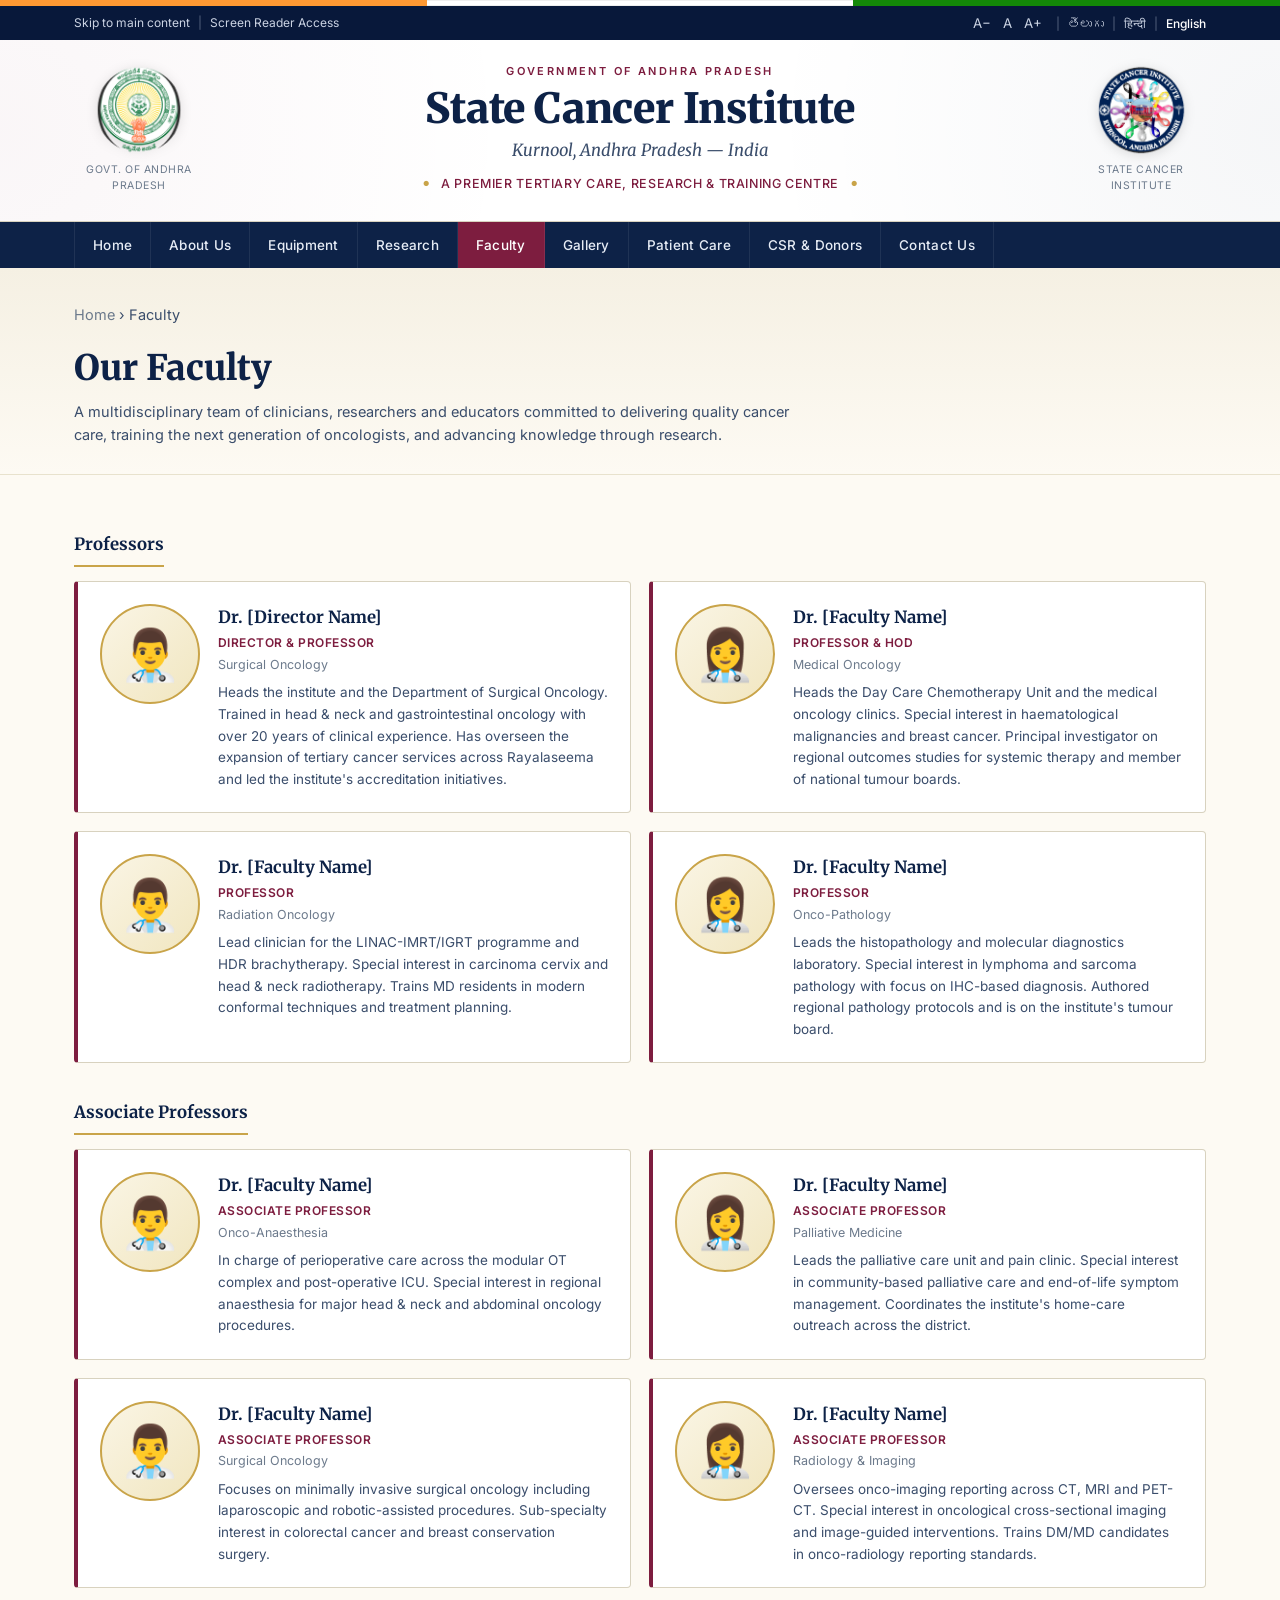
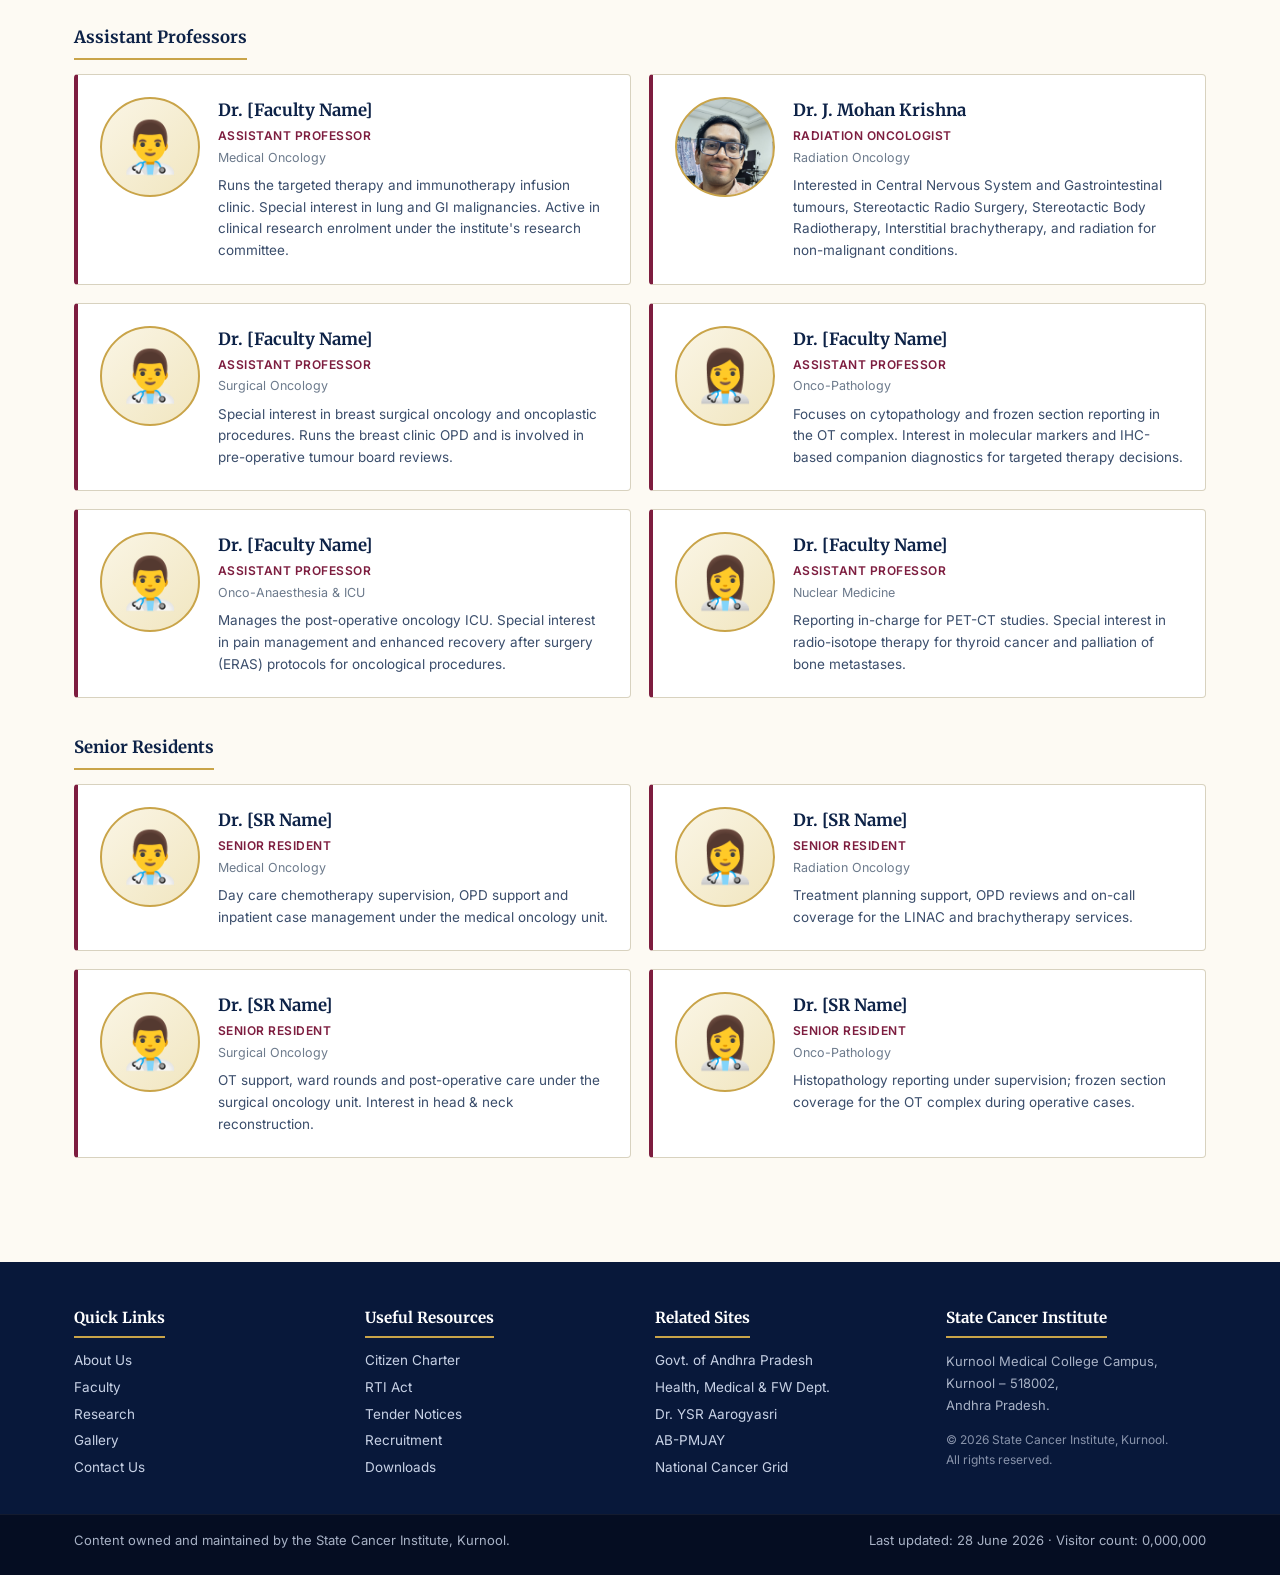
==== faculty.html @ 89eb3d9a "Initial commit — State Cancer Institute website" ====
﻿<!DOCTYPE html>
<html lang="en">
<head>
  <meta charset="UTF-8" />
  <meta name="viewport" content="width=device-width, initial-scale=1.0" />
  <title>Faculty — State Cancer Institute, Kurnool</title>
  <link rel="preconnect" href="https://fonts.googleapis.com">
  <link rel="preconnect" href="https://fonts.gstatic.com" crossorigin>
  <link href="https://fonts.googleapis.com/css2?family=Merriweather:wght@400;700;900&family=Inter:wght@400;500;600;700&display=swap" rel="stylesheet">
  <link rel="stylesheet" href="styles.css" />
</head>
<body>

  <div class="tricolor" aria-hidden="true"><span></span><span></span><span></span></div>

  <div class="utility-bar"><div class="container util-inner">
    <div class="util-left"><a href="#main">Skip to main content</a><span class="sep">|</span><a href="#">Screen Reader Access</a></div>
    <div class="util-right"><button class="text-btn">A−</button><button class="text-btn">A</button><button class="text-btn">A+</button><span class="sep">|</span><a href="#">తెలుగు</a><span class="sep">|</span><a href="#">हिन्दी</a><span class="sep">|</span><a href="#" class="emph">English</a></div>
  </div></div>

  <header class="masthead"><div class="container masthead-inner">
    <div class="emblem emblem-left"><img class="emblem-img" src="images/ap-emblem.png" alt="Government of Andhra Pradesh" /><p class="emblem-caption">Govt. of Andhra Pradesh</p></div>
    <div class="title-block"><p class="overline">Government of Andhra Pradesh</p><h1 class="institute-name">State Cancer Institute</h1><p class="locale">Kurnool, Andhra Pradesh — India</p><p class="tagline"><span class="dot">●</span> A premier tertiary care, research &amp; training centre <span class="dot">●</span></p></div>
    <div class="emblem emblem-right"><img class="emblem-img" src="images/sci-emblem.png" alt="State Cancer Institute, Kurnool" /><p class="emblem-caption">State Cancer Institute</p></div>
  </div></header>

  <nav class="primary-nav" aria-label="Primary"><div class="container nav-inner"><ul>
    <li><a href="index.html">Home</a></li>
    <li><a href="about.html">About Us</a></li>
    <li><a href="equipment.html">Equipment</a></li>
    <li><a href="research.html">Research</a></li>
    <li><a href="faculty.html" class="active">Faculty</a></li>
    <li><a href="gallery.html">Gallery</a></li>
    <li><a href="patient-care.html">Patient Care</a></li>
    <li><a href="csr.html">CSR &amp; Donors</a></li>
    <li><a href="contact.html">Contact Us</a></li>
  </ul></div></nav>

  <main id="main">

    <section class="page-hero">
      <div class="container">
        <p class="breadcrumb"><a href="index.html">Home</a> › Faculty</p>
        <h1>Our Faculty</h1>
        <p>A multidisciplinary team of clinicians, researchers and educators committed to delivering quality cancer care, training the next generation of oncologists, and advancing knowledge through research.</p>
      </div>
    </section>

    <section class="section">
      <div class="container">

        <!-- ── PROFESSORS ─────────────────────────────────── -->
        <div class="fac-group">
          <h3>Professors</h3>
          <div class="fac-bio-grid">

            <article class="fac-bio">
              <div class="fac-photo">👨‍⚕️</div>
              <div class="fac-bio-body">
                <h4>Dr. [Director Name]</h4>
                <p class="role">Director &amp; Professor</p>
                <p class="dept">Surgical Oncology</p>
                <p class="bio">
                  Heads the institute and the Department of Surgical Oncology. Trained in head &amp; neck and gastrointestinal oncology with over 20 years of clinical experience. Has overseen the expansion of tertiary cancer services across Rayalaseema and led the institute's accreditation initiatives.
                </p>
              </div>
            </article>

            <article class="fac-bio">
              <div class="fac-photo">👩‍⚕️</div>
              <div class="fac-bio-body">
                <h4>Dr. [Faculty Name]</h4>
                <p class="role">Professor &amp; HOD</p>
                <p class="dept">Medical Oncology</p>
                <p class="bio">
                  Heads the Day Care Chemotherapy Unit and the medical oncology clinics. Special interest in haematological malignancies and breast cancer. Principal investigator on regional outcomes studies for systemic therapy and member of national tumour boards.
                </p>
              </div>
            </article>

            <article class="fac-bio">
              <div class="fac-photo">👨‍⚕️</div>
              <div class="fac-bio-body">
                <h4>Dr. [Faculty Name]</h4>
                <p class="role">Professor</p>
                <p class="dept">Radiation Oncology</p>
                <p class="bio">
                  Lead clinician for the LINAC-IMRT/IGRT programme and HDR brachytherapy. Special interest in carcinoma cervix and head &amp; neck radiotherapy. Trains MD residents in modern conformal techniques and treatment planning.
                </p>
              </div>
            </article>

            <article class="fac-bio">
              <div class="fac-photo">👩‍⚕️</div>
              <div class="fac-bio-body">
                <h4>Dr. [Faculty Name]</h4>
                <p class="role">Professor</p>
                <p class="dept">Onco-Pathology</p>
                <p class="bio">
                  Leads the histopathology and molecular diagnostics laboratory. Special interest in lymphoma and sarcoma pathology with focus on IHC-based diagnosis. Authored regional pathology protocols and is on the institute's tumour board.
                </p>
              </div>
            </article>

          </div>
        </div>

        <!-- ── ASSOCIATE PROFESSORS ───────────────────────── -->
        <div class="fac-group">
          <h3>Associate Professors</h3>
          <div class="fac-bio-grid">

            <article class="fac-bio">
              <div class="fac-photo">👨‍⚕️</div>
              <div class="fac-bio-body">
                <h4>Dr. [Faculty Name]</h4>
                <p class="role">Associate Professor</p>
                <p class="dept">Onco-Anaesthesia</p>
                <p class="bio">
                  In charge of perioperative care across the modular OT complex and post-operative ICU. Special interest in regional anaesthesia for major head &amp; neck and abdominal oncology procedures.
                </p>
              </div>
            </article>

            <article class="fac-bio">
              <div class="fac-photo">👩‍⚕️</div>
              <div class="fac-bio-body">
                <h4>Dr. [Faculty Name]</h4>
                <p class="role">Associate Professor</p>
                <p class="dept">Palliative Medicine</p>
                <p class="bio">
                  Leads the palliative care unit and pain clinic. Special interest in community-based palliative care and end-of-life symptom management. Coordinates the institute's home-care outreach across the district.
                </p>
              </div>
            </article>

            <article class="fac-bio">
              <div class="fac-photo">👨‍⚕️</div>
              <div class="fac-bio-body">
                <h4>Dr. [Faculty Name]</h4>
                <p class="role">Associate Professor</p>
                <p class="dept">Surgical Oncology</p>
                <p class="bio">
                  Focuses on minimally invasive surgical oncology including laparoscopic and robotic-assisted procedures. Sub-specialty interest in colorectal cancer and breast conservation surgery.
                </p>
              </div>
            </article>

            <article class="fac-bio">
              <div class="fac-photo">👩‍⚕️</div>
              <div class="fac-bio-body">
                <h4>Dr. [Faculty Name]</h4>
                <p class="role">Associate Professor</p>
                <p class="dept">Radiology &amp; Imaging</p>
                <p class="bio">
                  Oversees onco-imaging reporting across CT, MRI and PET-CT. Special interest in oncological cross-sectional imaging and image-guided interventions. Trains DM/MD candidates in onco-radiology reporting standards.
                </p>
              </div>
            </article>

          </div>
        </div>

        <!-- ── ASSISTANT PROFESSORS ───────────────────────── -->
        <div class="fac-group">
          <h3>Assistant Professors</h3>
          <div class="fac-bio-grid">

            <article class="fac-bio">
              <div class="fac-photo">👨‍⚕️</div>
              <div class="fac-bio-body">
                <h4>Dr. [Faculty Name]</h4>
                <p class="role">Assistant Professor</p>
                <p class="dept">Medical Oncology</p>
                <p class="bio">
                  Runs the targeted therapy and immunotherapy infusion clinic. Special interest in lung and GI malignancies. Active in clinical research enrolment under the institute's research committee.
                </p>
              </div>
            </article>

            <article class="fac-bio">
              <div class="fac-photo fac-photo-img" style="background-image:url('images/dr-mohan-krishna.jpg')" role="img" aria-label="Dr. J. Mohan Krishna"></div>
              <div class="fac-bio-body">
                <h4>Dr. J. Mohan Krishna</h4>
                <p class="role">Radiation Oncologist</p>
                <p class="dept">Radiation Oncology</p>
                <p class="bio">
                  Interested in Central Nervous System and Gastrointestinal tumours, Stereotactic Radio Surgery, Stereotactic Body Radiotherapy, Interstitial brachytherapy, and radiation for non-malignant conditions.
                </p>
              </div>
            </article>

            <article class="fac-bio">
              <div class="fac-photo">👨‍⚕️</div>
              <div class="fac-bio-body">
                <h4>Dr. [Faculty Name]</h4>
                <p class="role">Assistant Professor</p>
                <p class="dept">Surgical Oncology</p>
                <p class="bio">
                  Special interest in breast surgical oncology and oncoplastic procedures. Runs the breast clinic OPD and is involved in pre-operative tumour board reviews.
                </p>
              </div>
            </article>

            <article class="fac-bio">
              <div class="fac-photo">👩‍⚕️</div>
              <div class="fac-bio-body">
                <h4>Dr. [Faculty Name]</h4>
                <p class="role">Assistant Professor</p>
                <p class="dept">Onco-Pathology</p>
                <p class="bio">
                  Focuses on cytopathology and frozen section reporting in the OT complex. Interest in molecular markers and IHC-based companion diagnostics for targeted therapy decisions.
                </p>
              </div>
            </article>

            <article class="fac-bio">
              <div class="fac-photo">👨‍⚕️</div>
              <div class="fac-bio-body">
                <h4>Dr. [Faculty Name]</h4>
                <p class="role">Assistant Professor</p>
                <p class="dept">Onco-Anaesthesia &amp; ICU</p>
                <p class="bio">
                  Manages the post-operative oncology ICU. Special interest in pain management and enhanced recovery after surgery (ERAS) protocols for oncological procedures.
                </p>
              </div>
            </article>

            <article class="fac-bio">
              <div class="fac-photo">👩‍⚕️</div>
              <div class="fac-bio-body">
                <h4>Dr. [Faculty Name]</h4>
                <p class="role">Assistant Professor</p>
                <p class="dept">Nuclear Medicine</p>
                <p class="bio">
                  Reporting in-charge for PET-CT studies. Special interest in radio-isotope therapy for thyroid cancer and palliation of bone metastases.
                </p>
              </div>
            </article>

          </div>
        </div>

        <!-- ── SENIOR RESIDENTS ──────────────────────────── -->
        <div class="fac-group">
          <h3>Senior Residents</h3>
          <div class="fac-bio-grid">

            <article class="fac-bio">
              <div class="fac-photo">👨‍⚕️</div>
              <div class="fac-bio-body">
                <h4>Dr. [SR Name]</h4>
                <p class="role">Senior Resident</p>
                <p class="dept">Medical Oncology</p>
                <p class="bio">
                  Day care chemotherapy supervision, OPD support and inpatient case management under the medical oncology unit.
                </p>
              </div>
            </article>

            <article class="fac-bio">
              <div class="fac-photo">👩‍⚕️</div>
              <div class="fac-bio-body">
                <h4>Dr. [SR Name]</h4>
                <p class="role">Senior Resident</p>
                <p class="dept">Radiation Oncology</p>
                <p class="bio">
                  Treatment planning support, OPD reviews and on-call coverage for the LINAC and brachytherapy services.
                </p>
              </div>
            </article>

            <article class="fac-bio">
              <div class="fac-photo">👨‍⚕️</div>
              <div class="fac-bio-body">
                <h4>Dr. [SR Name]</h4>
                <p class="role">Senior Resident</p>
                <p class="dept">Surgical Oncology</p>
                <p class="bio">
                  OT support, ward rounds and post-operative care under the surgical oncology unit. Interest in head &amp; neck reconstruction.
                </p>
              </div>
            </article>

            <article class="fac-bio">
              <div class="fac-photo">👩‍⚕️</div>
              <div class="fac-bio-body">
                <h4>Dr. [SR Name]</h4>
                <p class="role">Senior Resident</p>
                <p class="dept">Onco-Pathology</p>
                <p class="bio">
                  Histopathology reporting under supervision; frozen section coverage for the OT complex during operative cases.
                </p>
              </div>
            </article>

          </div>
        </div>

      </div>
    </section>

  </main>

  <footer class="site-footer">
    <div class="container footer-grid">
      <div><h4>Quick Links</h4><ul><li><a href="about.html">About Us</a></li><li><a href="faculty.html">Faculty</a></li><li><a href="research.html">Research</a></li><li><a href="gallery.html">Gallery</a></li><li><a href="contact.html">Contact Us</a></li></ul></div>
      <div><h4>Useful Resources</h4><ul><li><a href="#">Citizen Charter</a></li><li><a href="#">RTI Act</a></li><li><a href="#">Tender Notices</a></li><li><a href="#">Recruitment</a></li><li><a href="#">Downloads</a></li></ul></div>
      <div><h4>Related Sites</h4><ul><li><a href="#">Govt. of Andhra Pradesh</a></li><li><a href="#">Health, Medical &amp; FW Dept.</a></li><li><a href="#">Dr. YSR Aarogyasri</a></li><li><a href="#">AB-PMJAY</a></li><li><a href="#">National Cancer Grid</a></li></ul></div>
      <div><h4>State Cancer Institute</h4><p>Kurnool Medical College Campus,<br/>Kurnool – 518002,<br/>Andhra Pradesh.</p><p class="copy">© 2026 State Cancer Institute, Kurnool.<br/>All rights reserved.</p></div>
    </div>
    <div class="footer-bottom"><div class="container fb-inner"><p>Content owned and maintained by the State Cancer Institute, Kurnool.</p><p>Last updated: 28 June 2026 · Visitor count: 0,000,000</p></div></div>
  </footer>

  <script src="ui.js"></script>
</body>
</html>
---- styles.css ----
/* ───────────── Reset + base ───────────── */
*, *::before, *::after { box-sizing: border-box; margin: 0; padding: 0; }

:root {
  --bg:        #fdfaf3;          /* cream */
  --bg-alt:    #f5f0e3;          /* warmer cream for alt sections */
  --paper:     #ffffff;
  --ink:       #15243a;          /* deep navy */
  --ink-soft:  #3a4d6b;
  --ink-mute:  #6c7a8c;
  --line:      #d8d2bf;          /* warm beige line */
  --line-soft: #e8e2cd;
  --navy:      #0d2247;          /* primary navy */
  --navy-deep: #08183a;
  --maroon:    #7d1d3f;          /* gov accent */
  --maroon-deep: #5a132e;
  --gold:      #c9a449;
  --gold-deep: #a07f2a;
  --saffron:   #FF9933;
  --green:     #138808;
  --max:       1180px;
}

html { scroll-behavior: smooth; }
body {
  background: var(--bg);
  color: var(--ink);
  font-family: 'Inter', -apple-system, BlinkMacSystemFont, 'Segoe UI', Roboto, sans-serif;
  font-size: 15px;
  line-height: 1.55;
  -webkit-font-smoothing: antialiased;
}
a { color: var(--maroon); text-decoration: none; }
a:hover { text-decoration: underline; }
ul { list-style: none; }
img { display: block; max-width: 100%; }
button { font-family: inherit; cursor: pointer; border: none; background: none; color: inherit; }

.container { max-width: var(--max); margin: 0 auto; padding: 0 24px; }

/* ───────────── Tricolor ───────────── */
.tricolor { display: flex; height: 6px; }
.tricolor span { flex: 1; }
.tricolor span:nth-child(1) { background: var(--saffron); }
.tricolor span:nth-child(2) { background: #fff; border-top: 1px solid #eee; border-bottom: 1px solid #eee; }
.tricolor span:nth-child(3) { background: var(--green); }

/* ───────────── Utility bar ───────────── */
.utility-bar {
  background: var(--navy-deep);
  color: #cbd3e3;
  font-size: 12px;
}
.util-inner {
  display: flex;
  justify-content: space-between;
  align-items: center;
  height: 34px;
}
.utility-bar a { color: #cbd3e3; }
.utility-bar a:hover { color: #fff; text-decoration: underline; }
.utility-bar .sep { margin: 0 8px; opacity: 0.4; }
.utility-bar .emph { color: #fff; font-weight: 500; }
.text-btn {
  color: #cbd3e3;
  padding: 2px 6px;
  border-radius: 3px;
}
.text-btn:hover { color: #fff; background: rgba(255,255,255,0.1); }

/* ───────────── Masthead ───────────── */
.masthead {
  background: var(--paper);
  border-bottom: 1px solid var(--line);
  padding: 22px 0 26px;
  position: relative;
}
.masthead::before {
  content: "";
  position: absolute;
  inset: 0;
  background:
    radial-gradient(circle at 0% 50%, rgba(125,29,63,0.04), transparent 40%),
    radial-gradient(circle at 100% 50%, rgba(13,34,71,0.04), transparent 40%);
  pointer-events: none;
}
.masthead-inner {
  display: grid;
  grid-template-columns: 130px 1fr 130px;
  gap: 26px;
  align-items: center;
  position: relative;
}

/* Emblems */
.emblem { text-align: center; }
.emblem-img {
  width: 96px;
  height: 96px;
  object-fit: contain;
  display: block;
  margin: 0 auto;
  filter: drop-shadow(0 2px 6px rgba(0,0,0,0.12));
}
.emblem-caption {
  margin-top: 4px;
  font-size: 10.5px;
  color: var(--ink-mute);
  letter-spacing: 0.05em;
  text-transform: uppercase;
}

/* Title block */
.title-block { text-align: center; }
.overline {
  font-size: 11px;
  font-weight: 600;
  letter-spacing: 0.22em;
  text-transform: uppercase;
  color: var(--maroon);
  margin-bottom: 6px;
}
.institute-name {
  font-family: 'Merriweather', Georgia, serif;
  font-weight: 900;
  font-size: clamp(1.7rem, 3.4vw, 2.6rem);
  color: var(--navy);
  letter-spacing: -0.005em;
  line-height: 1.1;
  margin-bottom: 6px;
}
.locale {
  font-family: 'Merriweather', Georgia, serif;
  font-style: italic;
  font-size: clamp(0.95rem, 1.3vw, 1.05rem);
  color: var(--ink-soft);
  margin-bottom: 10px;
}
.tagline {
  font-size: 12.5px;
  color: var(--maroon);
  font-weight: 500;
  letter-spacing: 0.05em;
  text-transform: uppercase;
}
.tagline .dot { color: var(--gold); margin: 0 8px; font-size: 7px; vertical-align: middle; }

/* ───────────── Primary nav ───────────── */
.primary-nav {
  background: var(--navy);
  box-shadow: 0 2px 0 var(--gold);
}
.nav-inner ul {
  display: flex;
  flex-wrap: wrap;
  gap: 0;
}
.primary-nav a {
  display: block;
  padding: 13px 18px;
  color: #e6ecf5;
  font-size: 13.5px;
  font-weight: 500;
  letter-spacing: 0.02em;
  border-right: 1px solid rgba(255,255,255,0.08);
  text-decoration: none;
  transition: background 0.15s, color 0.15s;
}
.primary-nav a:hover { background: var(--navy-deep); color: #fff; }
.primary-nav a.active { background: var(--maroon); color: #fff; }
.primary-nav li:first-child a { border-left: 1px solid rgba(255,255,255,0.08); }

/* ───────────── Announcement marquee ───────────── */
.announcement {
  background: linear-gradient(to right, #fff8e7, #fdf5d8);
  border-bottom: 1px solid var(--line);
}
.ann-inner {
  display: flex;
  align-items: center;
  gap: 14px;
  height: 40px;
  overflow: hidden;
}
.ann-pill {
  background: var(--maroon);
  color: #fff;
  font-size: 11px;
  letter-spacing: 0.1em;
  text-transform: uppercase;
  padding: 4px 12px;
  border-radius: 3px;
  flex-shrink: 0;
  font-weight: 600;
}
.marquee {
  overflow: hidden;
  flex: 1;
  position: relative;
}
.marquee-inner {
  display: inline-flex;
  align-items: center;
  gap: 14px;
  white-space: nowrap;
  animation: scrollLeft 38s linear infinite;
}
.marquee a { color: var(--navy); font-size: 13px; }
.marquee a:hover { color: var(--maroon); }
.sep-dot { color: var(--gold); font-size: 8px; }

@keyframes scrollLeft {
  from { transform: translateX(0); }
  to   { transform: translateX(-50%); }
}

/* ───────────── Carousel (full-bleed) ───────────── */
.carousel-wrap {
  position: relative;
  background: var(--navy-deep);
  border-bottom: 3px solid var(--gold);
  padding: 0;
  width: 100%;
}
.carousel {
  position: relative;
  width: 100%;
  height: clamp(360px, 56vh, 560px);
  overflow: hidden;
  background: var(--paper);
}
.cslide {
  position: absolute;
  inset: 0;
  opacity: 0;
  transition: opacity 0.8s ease;
  display: flex;
  flex-direction: column;
}
.cslide.active { opacity: 1; z-index: 1; }
.cimg {
  flex: 1;
  display: grid;
  place-items: center;
  color: rgba(255,255,255,0.92);
  font-family: 'Merriweather', Georgia, serif;
  font-weight: 700;
  font-size: clamp(1.1rem, 2vw, 1.6rem);
  letter-spacing: 0.02em;
  text-shadow: 0 2px 14px rgba(0,0,0,0.45);
  text-align: center;
  padding: 24px;
}
.cimg-1 { background: linear-gradient(135deg, #1a3a6e 0%, #0d2247 50%, #08183a 100%); }
.cimg-2 { background: linear-gradient(135deg, #7d1d3f 0%, #5a132e 100%); }
.cimg-3 { background: linear-gradient(135deg, #b07c2a 0%, #a07f2a 50%, #6f5418 100%); }
.cimg-4 { background: linear-gradient(135deg, #2d6a4f 0%, #1b4332 100%); }
.cimg-5 { background: linear-gradient(135deg, #4a4e69 0%, #22223b 100%); }

.cimg-photo {
  background-size: cover;
  background-position: center;
  background-repeat: no-repeat;
}
.cimg-photo > span { display: none; }

/* Split slide: two photos side by side */
.cimg-split {
  flex: 1;
  display: flex;
  gap: 4px;
  background: var(--navy-deep);
}
.cimg-split > div {
  flex: 1;
  background-size: cover;
  background-position: center;
  background-repeat: no-repeat;
}

.cslide-video {
  display: block;
  flex: 1;
  position: relative;
  text-decoration: none;
}
.cslide-video .cimg {
  height: 100%;
  background-size: contain;
  background-color: #0d2247;
}
.cslide-video .cslide-play {
  position: absolute;
  top: 50%; left: 50%;
  transform: translate(-50%, -50%);
  width: 88px; height: 88px;
  background: rgba(125, 29, 63, 0.92);
  border: 4px solid #fff;
  border-radius: 50%;
  color: #fff;
  font-size: 34px;
  display: grid;
  place-items: center;
  padding-left: 8px;
  box-shadow: 0 6px 30px rgba(0,0,0,0.5);
  transition: transform 0.25s;
  z-index: 2;
}
.cslide-video:hover .cslide-play { transform: translate(-50%, -50%) scale(1.08); }

.video-embed-fill {
  flex: 1;
  position: relative;
  background: #000;
}
.video-embed-fill iframe {
  position: absolute;
  inset: 0;
  width: 100%;
  height: 100%;
  border: 0;
}
.cimg-linac        { background-image: url('images/linac-elekta.jpg'); }
.cimg-ct           { background-image: url('images/ct-simulator.jpg'); }
.cimg-ot-1         { background-image: url('images/ot-1.jpg'); }
.cimg-ot-2         { background-image: url('images/ot-2.jpg'); }
.cimg-ot-3         { background-image: url('images/ot-3.jpg'); }
.cimg-ot-4         { background-image: url('images/ot-4.jpg'); }
.cimg-building     { background-image: url('images/building-full.jpg'); }
.cimg-building-close { background-image: url('images/building-close.jpg'); }
.cimg-planning     { background-image: url('images/treatment-planning.jpg'); }
.cslide figcaption {
  position: absolute;
  left: 0; right: 0; bottom: 0;
  background: linear-gradient(to top, rgba(8,24,58,0.92) 10%, rgba(8,24,58,0.55) 60%, transparent 100%);
  color: #fff;
  padding: 60px 40px 22px;
  font-family: 'Merriweather', Georgia, serif;
  font-size: clamp(1rem, 1.6vw, 1.35rem);
  font-weight: 700;
  letter-spacing: 0.02em;
  border-top: none;
  text-shadow: 0 2px 10px rgba(0,0,0,0.6);
  pointer-events: none;
}


.carousel-dots {
  display: flex;
  justify-content: center;
  gap: 9px;
  position: absolute;
  bottom: 12px;
  left: 0; right: 0;
  z-index: 2;
}
.carousel-dots span {
  width: 9px; height: 9px;
  border-radius: 50%;
  background: rgba(255,255,255,0.45);
  cursor: pointer;
  transition: background 0.2s, transform 0.2s;
  border: 1px solid rgba(255,255,255,0.7);
}
.carousel-dots span.active { background: var(--gold); transform: scale(1.25); border-color: var(--gold); }

.gallery-link {
  text-align: right;
  margin-top: 12px;
  font-size: 13.5px;
}
.gallery-link a { color: var(--maroon); font-weight: 500; }

/* ───────────── Misc helpers ───────────── */
.signoff {
  margin-top: 16px;
  font-style: italic;
  color: var(--ink-soft);
  font-size: 14px;
}
.inline-link {
  color: var(--maroon);
  font-weight: 600;
}
.inline-link:hover { text-decoration: underline; }

/* ───────────── Page hero (for sub-pages) ───────────── */
.page-hero {
  background: linear-gradient(180deg, var(--bg-alt) 0%, var(--bg) 100%);
  border-bottom: 1px solid var(--line-soft);
  padding: 36px 0 28px;
}
.page-hero h1 {
  font-family: 'Merriweather', Georgia, serif;
  color: var(--navy);
  font-size: clamp(1.6rem, 3vw, 2.2rem);
  font-weight: 800;
  margin-bottom: 6px;
}
.page-hero p {
  color: var(--ink-soft);
  font-size: 14.5px;
  max-width: 720px;
}
.breadcrumb {
  font-size: 12px;
  color: var(--ink-mute);
  margin-bottom: 14px;
}
.breadcrumb a { color: var(--ink-mute); }
.breadcrumb a:hover { color: var(--maroon); }

/* ───────────── Faculty bio (for faculty.html) ───────────── */
.fac-bio-grid {
  display: grid;
  grid-template-columns: repeat(2, 1fr);
  gap: 18px;
}
.fac-bio {
  background: var(--paper);
  border: 1px solid var(--line);
  border-radius: 4px;
  padding: 22px;
  display: grid;
  grid-template-columns: 100px 1fr;
  gap: 18px;
  align-items: start;
  border-left: 4px solid var(--maroon);
}
.fac-bio .fac-photo { width: 100px; height: 100px; margin: 0; font-size: 50px; }
.fac-bio .fac-photo.fac-photo-img {
  background-size: cover;
  background-position: center 15%;
  font-size: 0;
}
.fac-bio-body h4 {
  font-family: 'Merriweather', Georgia, serif;
  color: var(--navy);
  font-size: 1.05rem;
  font-weight: 700;
  margin-bottom: 4px;
}
.fac-bio-body .role {
  font-size: 12px;
  color: var(--maroon);
  font-weight: 600;
  letter-spacing: 0.04em;
  text-transform: uppercase;
  margin-bottom: 2px;
}
.fac-bio-body .dept {
  font-size: 12.5px;
  color: var(--ink-mute);
  margin-bottom: 8px;
}
.fac-bio-body .bio {
  font-size: 13.5px;
  color: var(--ink-soft);
  line-height: 1.6;
}

.fac-group { margin-bottom: 36px; }
.fac-group h3 {
  font-family: 'Merriweather', Georgia, serif;
  color: var(--navy);
  font-size: 1.05rem;
  font-weight: 700;
  margin-bottom: 14px;
  padding-bottom: 8px;
  border-bottom: 2px solid var(--gold);
  display: inline-block;
}

/* ───────────── Gallery page grid ───────────── */
.gallery-page-grid {
  display: grid;
  grid-template-columns: repeat(3, 1fr);
  gap: 16px;
}
.gp-tile {
  position: relative;
  border: 1px solid var(--line);
  border-radius: 4px;
  overflow: hidden;
  height: 220px;
  display: flex;
  flex-direction: column;
}
.gp-tile .cimg { font-size: 1rem; padding: 16px; }
.gp-tile figcaption {
  background: rgba(8,24,58,0.92);
  color: #fff;
  font-size: 12.5px;
  padding: 8px 12px;
  border-top: 2px solid var(--gold);
}

/* ───────────── Sections ───────────── */
.section { padding: 56px 0; }
.section-cream { background: var(--bg-alt); border-top: 1px solid var(--line-soft); border-bottom: 1px solid var(--line-soft); }
.section-eyebrow {
  font-size: 11.5px;
  font-weight: 700;
  letter-spacing: 0.2em;
  text-transform: uppercase;
  color: var(--maroon);
  margin-bottom: 8px;
}
.section-title {
  font-family: 'Merriweather', Georgia, serif;
  font-weight: 700;
  font-size: clamp(1.4rem, 2.4vw, 1.85rem);
  color: var(--navy);
  margin-bottom: 28px;
  line-height: 1.25;
  max-width: 780px;
}

/* ───────────── Hero ───────────── */
.hero { padding: 56px 0 28px; }
.hero-grid {
  display: grid;
  grid-template-columns: minmax(0, 1.4fr) minmax(0, 1fr);
  gap: 44px;
}
.kicker {
  font-size: 11.5px;
  font-weight: 700;
  letter-spacing: 0.18em;
  text-transform: uppercase;
  color: var(--maroon);
  margin-bottom: 10px;
}
.hero-text h2 {
  font-family: 'Merriweather', Georgia, serif;
  font-weight: 700;
  font-size: clamp(1.4rem, 2.5vw, 1.95rem);
  color: var(--navy);
  line-height: 1.3;
  margin-bottom: 16px;
}
.hero-text p {
  color: var(--ink-soft);
  font-size: 15px;
  line-height: 1.7;
  margin-bottom: 18px;
  max-width: 580px;
}
.btn-primary {
  display: inline-block;
  background: var(--maroon);
  color: #fff;
  padding: 10px 22px;
  font-size: 13.5px;
  font-weight: 500;
  border-radius: 3px;
  transition: background 0.15s;
}
.btn-primary:hover { background: var(--maroon-deep); text-decoration: none; color: #fff; }

.quick-cards {
  display: grid;
  grid-template-columns: 1fr 1fr;
  gap: 12px;
}
.qc {
  background: var(--paper);
  border: 1px solid var(--line);
  border-radius: 4px;
  padding: 14px;
  display: flex;
  gap: 12px;
  align-items: flex-start;
  color: var(--ink);
  transition: border-color 0.15s, box-shadow 0.15s, transform 0.15s;
}
.qc:hover {
  border-color: var(--maroon);
  box-shadow: 0 4px 14px rgba(125,29,63,0.08);
  transform: translateY(-1px);
  text-decoration: none;
}
.qc-icon { font-size: 22px; line-height: 1; }
.qc-title { font-weight: 600; font-size: 13.5px; color: var(--navy); margin-bottom: 2px; }
.qc-sub   { font-size: 12px; color: var(--ink-mute); }

/* ───────────── About ───────────── */
.about-grid {
  display: grid;
  grid-template-columns: minmax(0, 1.6fr) minmax(0, 1fr);
  gap: 36px;
  align-items: start;
}
.about-prose p { margin-bottom: 14px; color: var(--ink-soft); }
.bullets { list-style: none; }
.bullets li {
  position: relative;
  padding-left: 22px;
  margin-bottom: 8px;
  color: var(--ink-soft);
  font-size: 14.5px;
}
.bullets li::before {
  content: "▸";
  position: absolute;
  left: 0;
  color: var(--maroon);
  font-weight: 700;
}

.about-stats {
  background: var(--paper);
  border: 1px solid var(--line);
  border-radius: 4px;
  padding: 22px;
  display: grid;
  grid-template-columns: 1fr 1fr;
  gap: 18px 14px;
}
.stat { text-align: center; padding: 8px 6px; border-radius: 4px; }
.stat-num {
  font-family: 'Merriweather', Georgia, serif;
  font-weight: 900;
  font-size: 1.7rem;
  color: var(--maroon);
  line-height: 1;
  margin-bottom: 4px;
}
.stat-lbl {
  font-size: 11.5px;
  letter-spacing: 0.05em;
  text-transform: uppercase;
  color: var(--ink-mute);
  font-weight: 500;
}

/* ───────────── Equipment ───────────── */
.eqp-grid {
  display: grid;
  grid-template-columns: repeat(3, 1fr);
  gap: 18px;
}
.eqp {
  background: var(--paper);
  border: 1px solid var(--line);
  border-top: 3px solid var(--maroon);
  border-radius: 0 0 4px 4px;
  padding: 22px;
  transition: box-shadow 0.15s;
}
.eqp:hover { box-shadow: 0 6px 20px rgba(13,34,71,0.07); }
.eqp-img {
  font-size: 32px;
  margin-bottom: 10px;
}
.eqp-photo {
  height: 160px;
  margin: -22px -22px 14px -22px;
  background-size: cover;
  background-position: center;
  background-repeat: no-repeat;
  border-bottom: 2px solid var(--maroon);
}
.eqp-photo-grid {
  display: grid;
  grid-template-columns: 1fr;
  gap: 14px;
}
.eqp-photo-tile {
  background: var(--paper);
  border: 1px solid var(--line);
  border-radius: 4px;
  overflow: hidden;
}
.eqp-photo-tile .eqp-photo-img {
  height: 180px;
  background-size: cover;
  background-position: center;
  background-repeat: no-repeat;
  border-bottom: 2px solid var(--gold);
}
.eqp-photo-tile figcaption {
  background: var(--navy);
  color: #fff;
  font-size: 13px;
  font-weight: 500;
  padding: 10px 14px;
  letter-spacing: 0.02em;
}

/* Video link on equipment card */
.eqp-video {
  position: relative;
  display: block;
  margin: -22px -22px 14px -22px;
  text-decoration: none;
}
.eqp-video .eqp-photo {
  margin: 0;
  transition: opacity 0.2s;
}
.eqp-video:hover .eqp-photo { opacity: 0.85; }
.eqp-video .play-overlay {
  position: absolute;
  top: 50%; left: 50%;
  transform: translate(-50%, -50%);
  width: 56px; height: 56px;
  background: rgba(125, 29, 63, 0.92);
  border: 3px solid #fff;
  border-radius: 50%;
  color: #fff;
  font-size: 22px;
  display: grid;
  place-items: center;
  padding-left: 4px;
  box-shadow: 0 4px 20px rgba(0,0,0,0.35);
  transition: transform 0.2s;
}
.eqp-video:hover .play-overlay { transform: translate(-50%, -50%) scale(1.08); }

/* Video tour grid on gallery */
.video-tour-grid {
  display: grid;
  grid-template-columns: repeat(auto-fit, minmax(320px, 1fr));
  gap: 22px;
  margin-top: 8px;
}
.video-tour-tile {
  background: #000;
  border: 1px solid var(--line);
  border-radius: 4px;
  overflow: hidden;
}
.video-tour-tile .video-embed {
  position: relative;
  padding-top: 56.25%;
  background: #000;
}
.video-tour-tile .video-embed iframe {
  position: absolute;
  top: 0; left: 0;
  width: 100%; height: 100%;
  border: 0;
}
.video-tour-tile figcaption {
  background: var(--navy);
  color: #fff;
  padding: 10px 14px;
  font-size: 13px;
  font-weight: 500;
  border-top: 2px solid var(--gold);
}
.eqp h3 {
  font-family: 'Merriweather', Georgia, serif;
  color: var(--navy);
  font-size: 1.05rem;
  font-weight: 700;
  margin-bottom: 12px;
  padding-bottom: 10px;
  border-bottom: 1px solid var(--line-soft);
}
.eqp ul li {
  position: relative;
  padding-left: 18px;
  font-size: 13.5px;
  margin-bottom: 6px;
  color: var(--ink-soft);
}
.eqp ul li::before {
  content: "■";
  position: absolute;
  left: 0;
  color: var(--gold-deep);
  font-size: 8px;
  top: 6px;
}

/* ───────────── Research ───────────── */
.research-grid {
  display: grid;
  grid-template-columns: repeat(3, 1fr);
  gap: 22px;
}
.research-col {
  background: var(--paper);
  border: 1px solid var(--line);
  border-radius: 4px;
  padding: 22px;
  border-left: 4px solid var(--navy);
}
.research-col h3 {
  font-family: 'Merriweather', Georgia, serif;
  color: var(--navy);
  font-size: 1.05rem;
  font-weight: 700;
  margin-bottom: 12px;
}

/* ───────────── Faculty ───────────── */
.fac-grid {
  display: grid;
  grid-template-columns: repeat(4, 1fr);
  gap: 18px;
}
.fac {
  background: var(--paper);
  border: 1px solid var(--line);
  border-radius: 4px;
  padding: 20px 16px;
  text-align: center;
  transition: box-shadow 0.15s, transform 0.15s;
}
.fac:hover { box-shadow: 0 6px 18px rgba(13,34,71,0.08); transform: translateY(-2px); }
.fac-photo {
  font-size: 40px;
  width: 84px;
  height: 84px;
  margin: 0 auto 12px;
  background: linear-gradient(135deg, #faf5e5 0%, #f1e6c0 100%);
  border: 2px solid var(--gold);
  border-radius: 50%;
  display: grid;
  place-items: center;
}
.fac h4 {
  font-family: 'Merriweather', Georgia, serif;
  color: var(--navy);
  font-size: 0.95rem;
  font-weight: 700;
  margin-bottom: 4px;
}
.fac .role {
  font-size: 12px;
  color: var(--maroon);
  font-weight: 600;
  letter-spacing: 0.04em;
  text-transform: uppercase;
  margin-bottom: 2px;
}
.fac .dept { font-size: 12px; color: var(--ink-mute); }

.faculty-note {
  margin-top: 24px;
  text-align: center;
  font-size: 14px;
  color: var(--ink-mute);
}

/* ───────────── Contact ───────────── */
.contact-grid {
  display: grid;
  grid-template-columns: repeat(4, 1fr);
  gap: 18px;
}
.contact-block {
  background: var(--paper);
  border: 1px solid var(--line);
  border-radius: 4px;
  padding: 18px;
  border-top: 3px solid var(--navy);
}
.contact-block h3 {
  font-family: 'Merriweather', Georgia, serif;
  color: var(--navy);
  font-size: 1rem;
  font-weight: 700;
  margin-bottom: 10px;
  padding-bottom: 8px;
  border-bottom: 1px solid var(--line-soft);
}
.contact-block p {
  font-size: 13.5px;
  color: var(--ink-soft);
  line-height: 1.7;
}

.map-placeholder {
  margin-top: 26px;
  height: 220px;
  background:
    repeating-linear-gradient(45deg, #efe7d0, #efe7d0 14px, #e6dcc0 14px, #e6dcc0 28px);
  border: 1px solid var(--line);
  border-radius: 4px;
  display: grid;
  place-items: center;
  color: var(--ink-soft);
  font-size: 14px;
  font-weight: 500;
}

/* ───────────── Footer ───────────── */
.site-footer {
  background: var(--navy-deep);
  color: #c8d2e6;
  margin-top: 12px;
}
.footer-grid {
  display: grid;
  grid-template-columns: repeat(4, 1fr);
  gap: 30px;
  padding: 44px 24px 30px;
}
.site-footer h4 {
  font-family: 'Merriweather', Georgia, serif;
  color: #fff;
  font-size: 0.95rem;
  font-weight: 700;
  margin-bottom: 12px;
  border-bottom: 2px solid var(--gold);
  padding-bottom: 6px;
  display: inline-block;
}
.site-footer ul li {
  margin-bottom: 6px;
  font-size: 13.5px;
}
.site-footer a { color: #c8d2e6; }
.site-footer a:hover { color: var(--gold); text-decoration: underline; }
.site-footer p { font-size: 13px; color: #a8b2c6; line-height: 1.7; margin-bottom: 10px; }
.site-footer .copy { font-size: 12px; color: #8893ab; margin-top: 14px; }

.footer-bottom {
  background: #050d22;
  padding: 14px 0;
  border-top: 1px solid rgba(255,255,255,0.06);
}
.fb-inner {
  display: flex;
  justify-content: space-between;
  font-size: 12px;
  color: #8893ab;
  flex-wrap: wrap;
  gap: 6px;
}

/* ───────────── Responsive ───────────── */
@media (max-width: 980px) {
  .masthead-inner { grid-template-columns: 90px 1fr 90px; gap: 16px; }
  .emblem-circle { width: 80px; height: 80px; font-size: 9.5px; }
  .hero-grid { grid-template-columns: 1fr; gap: 32px; }
  .about-grid { grid-template-columns: 1fr; gap: 24px; }
  .eqp-grid { grid-template-columns: 1fr 1fr; }
  .research-grid { grid-template-columns: 1fr; gap: 14px; }
  .fac-grid { grid-template-columns: 1fr 1fr; }
  .contact-grid { grid-template-columns: 1fr 1fr; }
  .footer-grid { grid-template-columns: 1fr 1fr; }
  .primary-nav a { padding: 11px 12px; font-size: 12.5px; }
}

@media (max-width: 560px) {
  .masthead-inner { grid-template-columns: 1fr; text-align: center; }
  .emblem { display: inline-block; }
  .masthead .emblem-left, .masthead .emblem-right {
    display: inline-block;
    margin: 0 14px;
  }
  .util-inner { flex-direction: column; height: auto; padding: 6px 0; gap: 4px; font-size: 11.5px; }
  .eqp-grid, .fac-grid, .contact-grid, .footer-grid { grid-template-columns: 1fr; }
  .quick-cards { grid-template-columns: 1fr; }
  .about-stats { grid-template-columns: 1fr 1fr; }
}
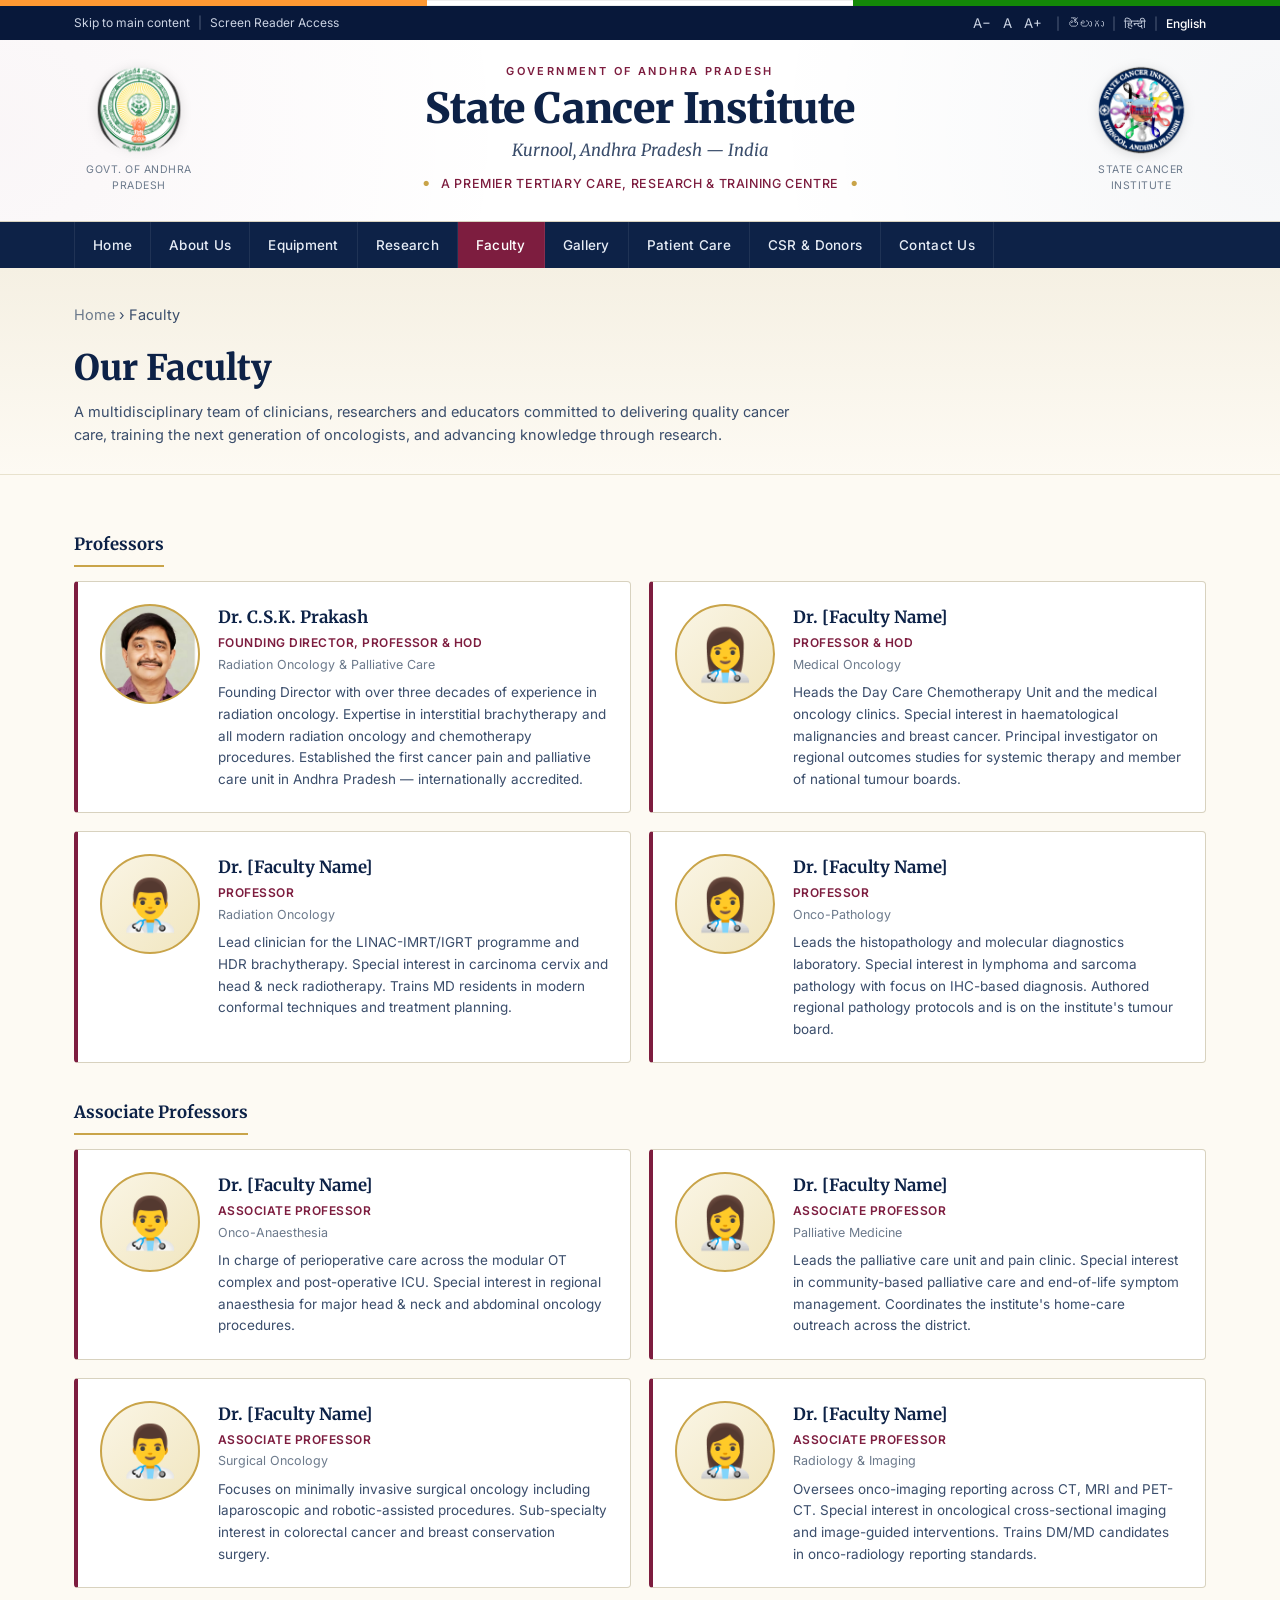
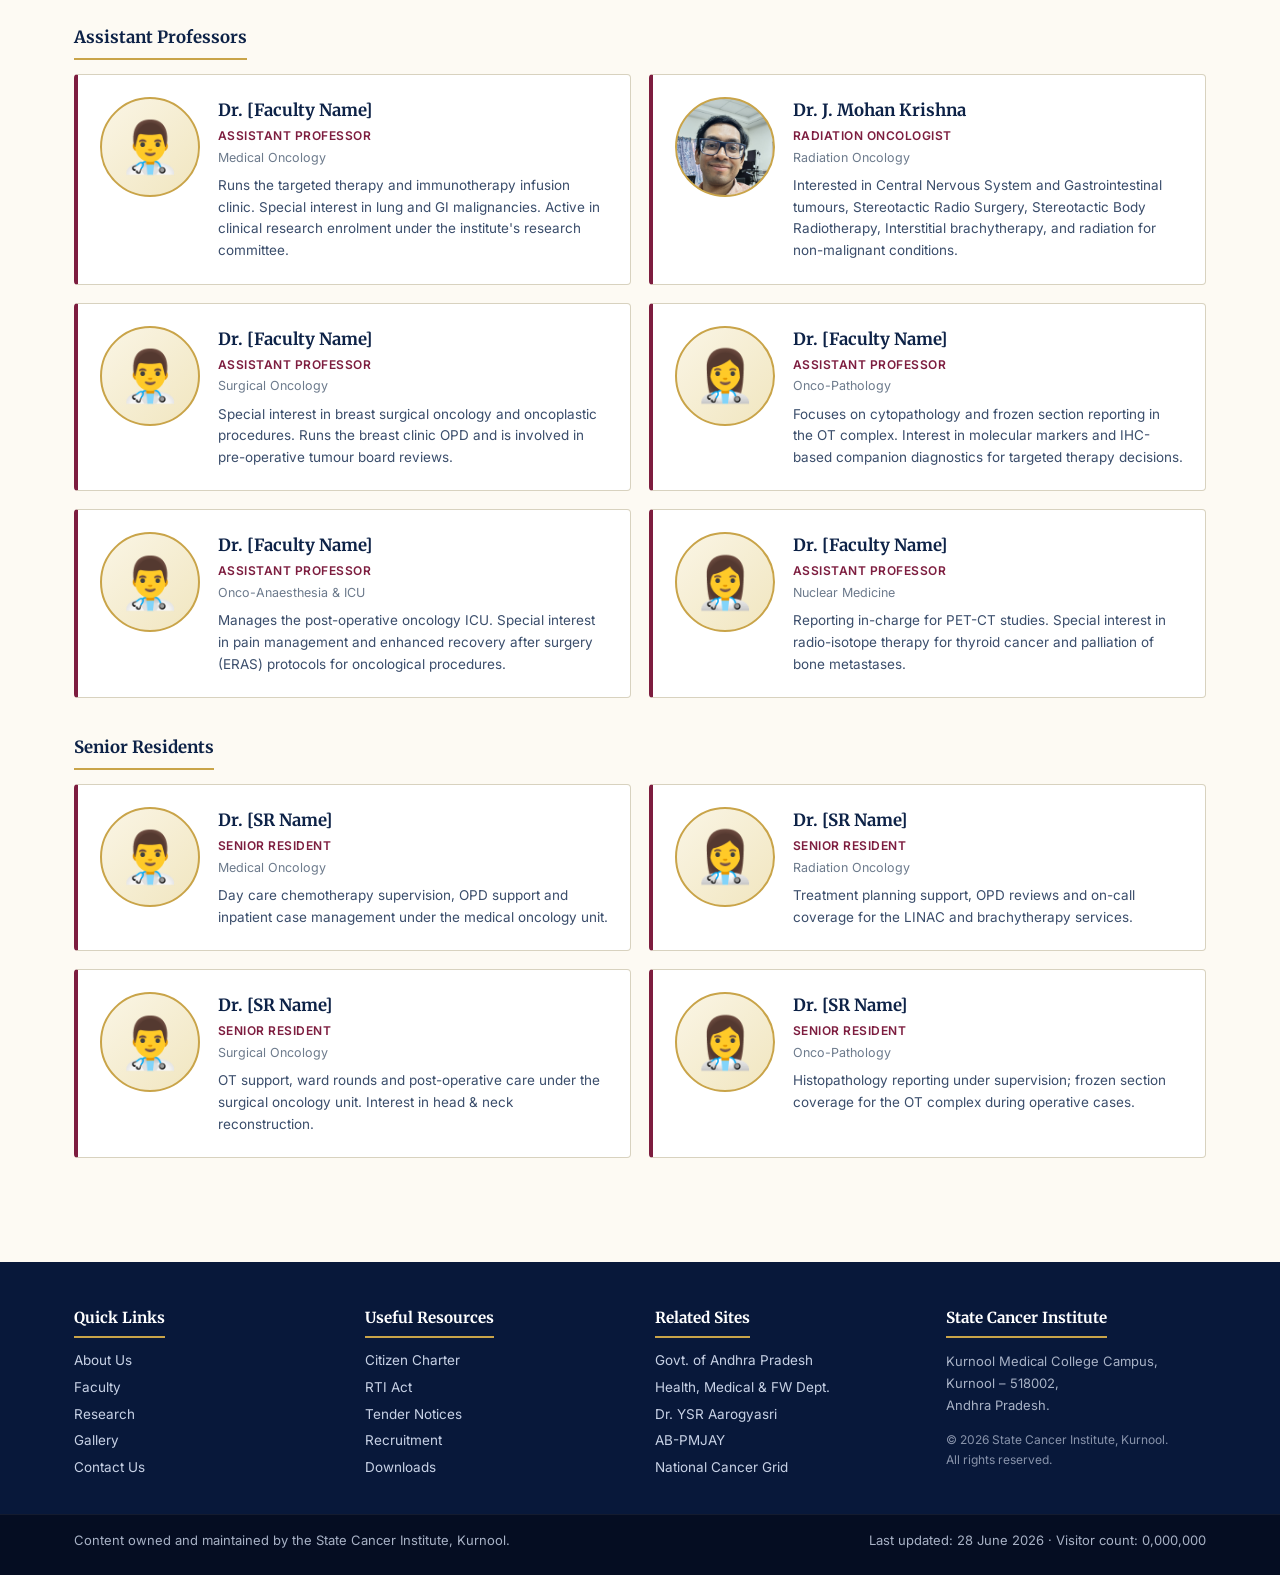
==== commit a9bdb388: "Add Director Dr. C.S.K. Prakash — photo, bio, and name across homepage and faculty page" ====
--- a/faculty.html
+++ b/faculty.html
@@ -55,13 +55,13 @@
           <div class="fac-bio-grid">
 
             <article class="fac-bio">
-              <div class="fac-photo">👨‍⚕️</div>
-              <div class="fac-bio-body">
-                <h4>Dr. [Director Name]</h4>
-                <p class="role">Director &amp; Professor</p>
-                <p class="dept">Surgical Oncology</p>
-                <p class="bio">
-                  Heads the institute and the Department of Surgical Oncology. Trained in head &amp; neck and gastrointestinal oncology with over 20 years of clinical experience. Has overseen the expansion of tertiary cancer services across Rayalaseema and led the institute's accreditation initiatives.
+              <div class="fac-photo fac-photo-img" style="background-image:url('images/dr-csk-prakash.jpg')" role="img" aria-label="Dr. C.S.K. Prakash"></div>
+              <div class="fac-bio-body">
+                <h4>Dr. C.S.K. Prakash</h4>
+                <p class="role">Founding Director, Professor &amp; HOD</p>
+                <p class="dept">Radiation Oncology &amp; Palliative Care</p>
+                <p class="bio">
+                  Founding Director with over three decades of experience in radiation oncology. Expertise in interstitial brachytherapy and all modern radiation oncology and chemotherapy procedures. Established the first cancer pain and palliative care unit in Andhra Pradesh — internationally accredited.
                 </p>
               </div>
             </article>
